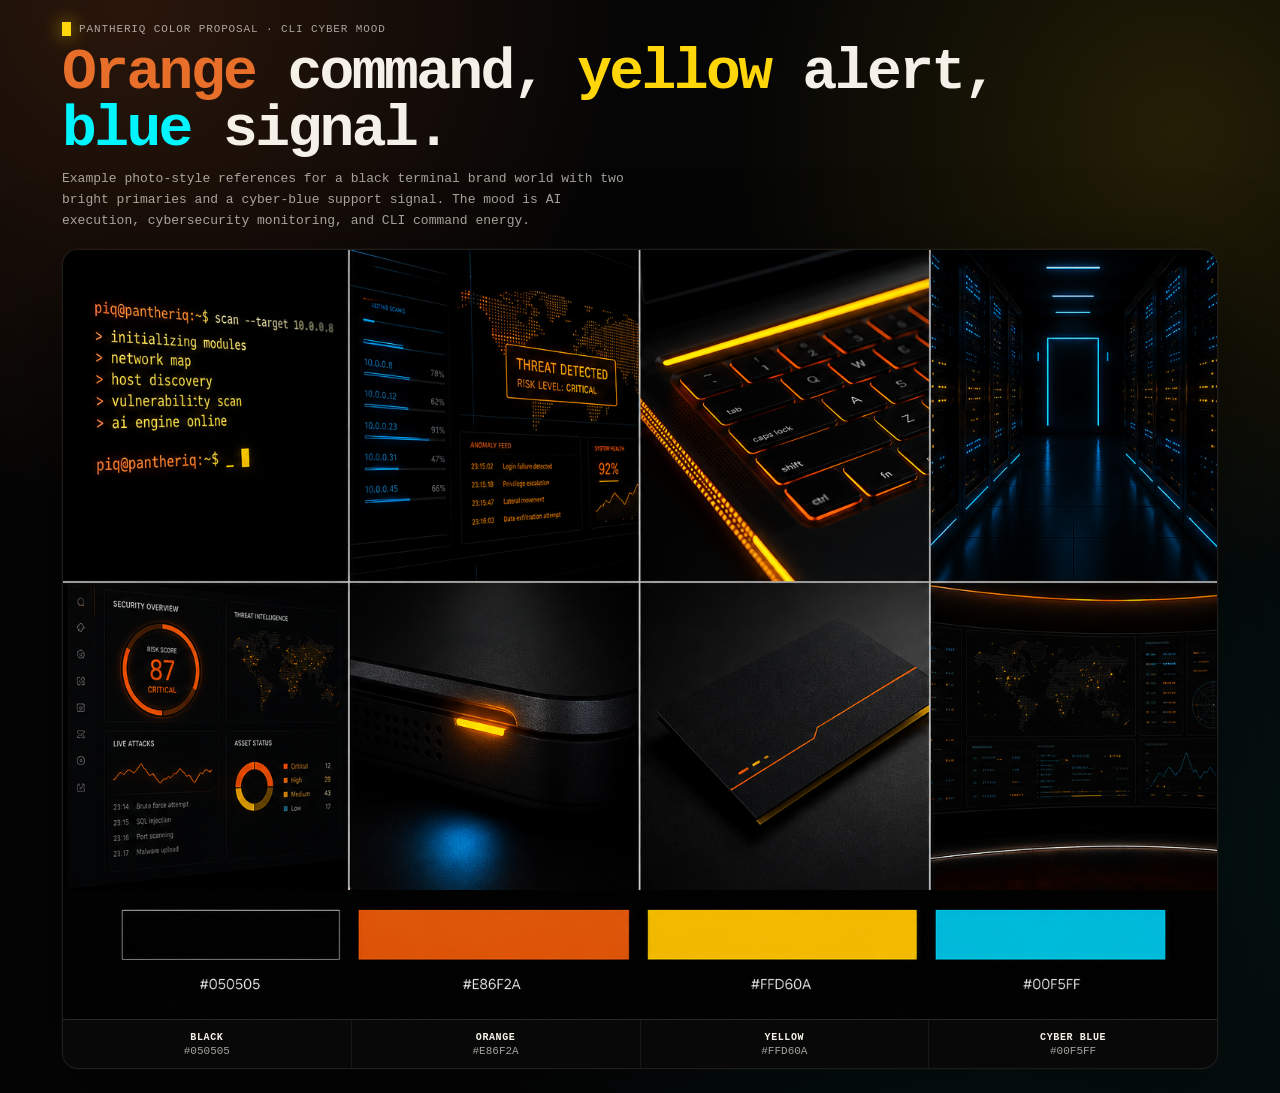
==== color-proposals/index.html @ 8a865702 "share: publish color moodboard" ====
<!doctype html>
<html lang="en">
  <head>
    <meta charset="utf-8" />
    <meta name="viewport" content="width=device-width, initial-scale=1, viewport-fit=cover" />
    <meta name="robots" content="noindex, nofollow" />
    <title>PantherIQ Color Moodboard</title>
    <style>
      :root {
        color-scheme: dark;
        --black: #050505;
        --panel: #0a0a0a;
        --text: #f5f1e8;
        --muted: rgba(245, 241, 232, 0.66);
        --orange: #e86f2a;
        --yellow: #ffd60a;
        --blue: #00f5ff;
      }

      * {
        box-sizing: border-box;
      }

      body {
        margin: 0;
        min-height: 100svh;
        background:
          radial-gradient(circle at 10% 0%, rgba(232, 111, 42, 0.16), transparent 32rem),
          radial-gradient(circle at 92% 12%, rgba(255, 214, 10, 0.12), transparent 28rem),
          radial-gradient(circle at 78% 78%, rgba(0, 245, 255, 0.09), transparent 34rem),
          var(--black);
        color: var(--text);
        font-family:
          ui-monospace,
          SFMono-Regular,
          Menlo,
          Monaco,
          Consolas,
          "Liberation Mono",
          monospace;
      }

      main {
        width: min(1180px, 100%);
        margin: 0 auto;
        padding: max(22px, env(safe-area-inset-top)) 12px max(24px, env(safe-area-inset-bottom));
      }

      header {
        display: grid;
        gap: 9px;
        margin-bottom: 16px;
      }

      .eyebrow {
        display: flex;
        flex-wrap: wrap;
        gap: 8px;
        align-items: center;
        color: var(--muted);
        font-size: 11px;
        letter-spacing: 0.08em;
        text-transform: uppercase;
      }

      .cursor {
        width: 9px;
        height: 14px;
        background: var(--yellow);
        box-shadow: 0 0 18px rgba(255, 214, 10, 0.74);
      }

      h1 {
        margin: 0;
        max-width: 940px;
        font-size: clamp(24px, 8vw, 58px);
        line-height: 0.98;
        letter-spacing: -0.045em;
      }

      p {
        max-width: 74ch;
        margin: 0;
        color: var(--muted);
        font-size: 13px;
        line-height: 1.62;
      }

      .orange {
        color: var(--orange);
      }

      .yellow {
        color: var(--yellow);
      }

      .blue {
        color: var(--blue);
      }

      .frame {
        overflow: hidden;
        margin-top: 18px;
        border: 1px solid rgba(255, 255, 255, 0.08);
        border-radius: 16px;
        background: var(--panel);
        box-shadow:
          0 26px 90px rgba(0, 0, 0, 0.52),
          0 0 0 1px rgba(232, 111, 42, 0.05);
      }

      img {
        display: block;
        width: 100%;
        height: auto;
      }

      .swatches {
        display: grid;
        grid-template-columns: repeat(4, minmax(0, 1fr));
        gap: 1px;
        background: rgba(255, 255, 255, 0.06);
        border-top: 1px solid rgba(255, 255, 255, 0.08);
      }

      .swatch {
        min-height: 48px;
        display: grid;
        gap: 2px;
        align-content: center;
        justify-items: center;
        background: #080808;
        font-size: 11px;
        text-align: center;
      }

      .swatch strong {
        color: var(--text);
        font-size: 10px;
        letter-spacing: 0.06em;
        text-transform: uppercase;
      }

      .swatch span {
        color: var(--muted);
      }

      @media (max-width: 680px) {
        .swatches {
          grid-template-columns: repeat(2, minmax(0, 1fr));
        }
      }
    </style>
  </head>
  <body>
    <main>
      <header>
        <div class="eyebrow"><span class="cursor"></span> PantherIQ color proposal · CLI cyber mood</div>
        <h1><span class="orange">Orange</span> command, <span class="yellow">yellow</span> alert, <span class="blue">blue</span> signal.</h1>
        <p>
          Example photo-style references for a black terminal brand world with two bright primaries and a cyber-blue
          support signal. The mood is AI execution, cybersecurity monitoring, and CLI command energy.
        </p>
      </header>

      <section class="frame" aria-label="PantherIQ color moodboard">
        <img
          src="./pantheriq-color-moodboard.png"
          alt="PantherIQ color moodboard with black terminal surfaces, orange command accents, yellow alert highlights, and cyber-blue signal details"
        />
        <div class="swatches" aria-hidden="true">
          <div class="swatch"><strong>Black</strong><span>#050505</span></div>
          <div class="swatch"><strong class="orange">Orange</strong><span>#E86F2A</span></div>
          <div class="swatch"><strong class="yellow">Yellow</strong><span>#FFD60A</span></div>
          <div class="swatch"><strong class="blue">Cyber Blue</strong><span>#00F5FF</span></div>
        </div>
      </section>
    </main>
  </body>
</html>
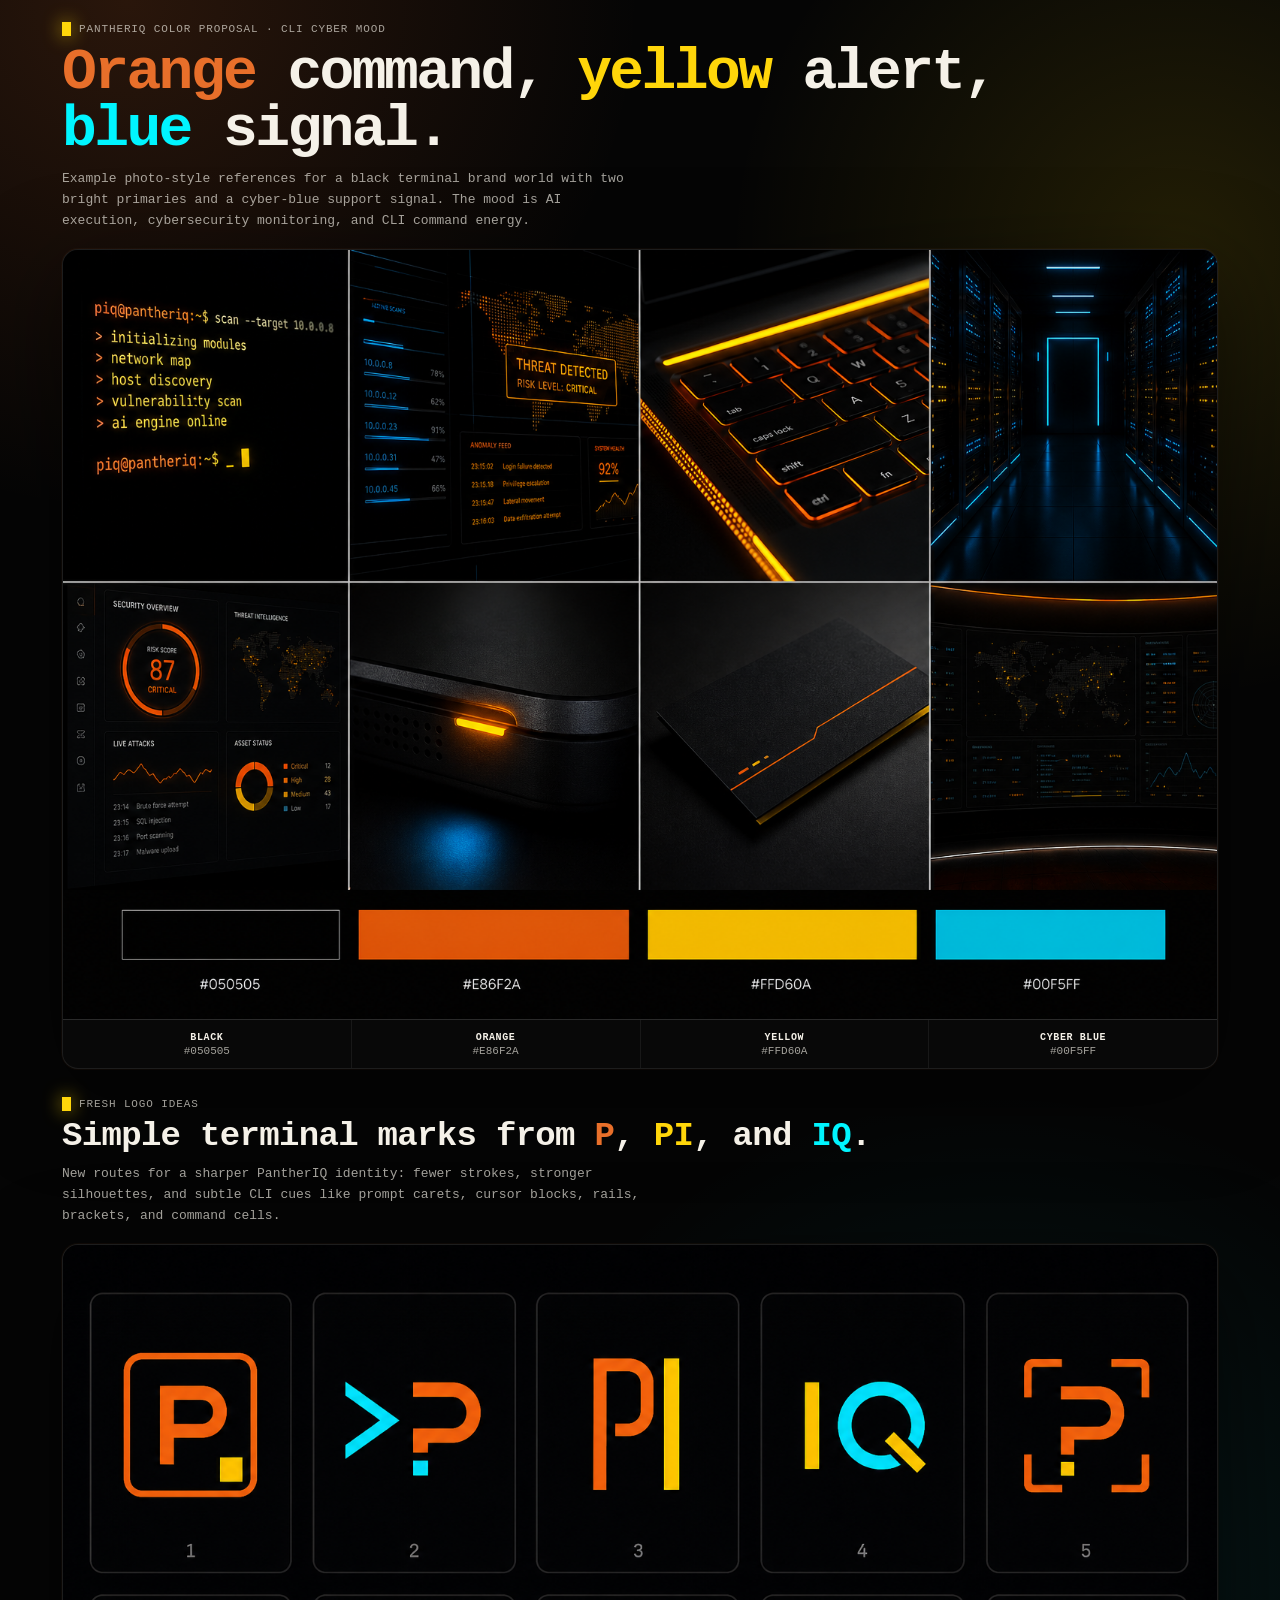
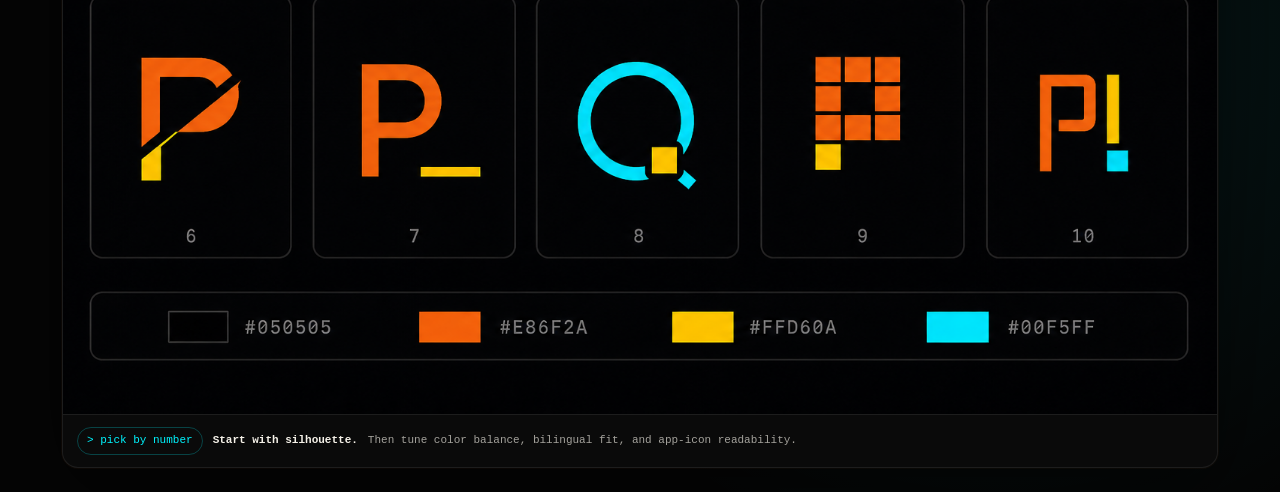
==== commit 8160d16c: "share: add fresh logo ideas to color board" ====
--- a/color-proposals/index.html
+++ b/color-proposals/index.html
@@ -4,7 +4,7 @@
     <meta charset="utf-8" />
     <meta name="viewport" content="width=device-width, initial-scale=1, viewport-fit=cover" />
     <meta name="robots" content="noindex, nofollow" />
-    <title>PantherIQ Color Moodboard</title>
+    <title>PantherIQ Color And Logo Ideas</title>
     <style>
       :root {
         color-scheme: dark;
@@ -86,6 +86,13 @@
         line-height: 1.62;
       }
 
+      h2 {
+        margin: 0;
+        font-size: clamp(18px, 5vw, 34px);
+        line-height: 1.05;
+        letter-spacing: -0.02em;
+      }
+
       .orange {
         color: var(--orange);
       }
@@ -107,6 +114,39 @@
         box-shadow:
           0 26px 90px rgba(0, 0, 0, 0.52),
           0 0 0 1px rgba(232, 111, 42, 0.05);
+      }
+
+      .section-head {
+        display: grid;
+        gap: 8px;
+        margin-top: 28px;
+      }
+
+      .note {
+        display: flex;
+        flex-wrap: wrap;
+        gap: 10px;
+        align-items: center;
+        padding: 12px 14px;
+        border-top: 1px solid rgba(255, 255, 255, 0.08);
+        color: var(--muted);
+        font-size: 11px;
+        line-height: 1.45;
+      }
+
+      .note strong {
+        color: var(--text);
+      }
+
+      .terminal-pill {
+        display: inline-flex;
+        align-items: center;
+        gap: 7px;
+        min-height: 26px;
+        padding: 5px 9px;
+        border: 1px solid rgba(0, 245, 255, 0.24);
+        border-radius: 999px;
+        color: var(--blue);
       }
 
       img {
@@ -175,6 +215,27 @@
           <div class="swatch"><strong class="blue">Cyber Blue</strong><span>#00F5FF</span></div>
         </div>
       </section>
+
+      <section class="section-head" aria-labelledby="logo-ideas-title">
+        <div class="eyebrow"><span class="cursor"></span> Fresh logo ideas</div>
+        <h2 id="logo-ideas-title">Simple terminal marks from <span class="orange">P</span>, <span class="yellow">PI</span>, and <span class="blue">IQ</span>.</h2>
+        <p>
+          New routes for a sharper PantherIQ identity: fewer strokes, stronger silhouettes, and subtle CLI cues like
+          prompt carets, cursor blocks, rails, brackets, and command cells.
+        </p>
+      </section>
+
+      <section class="frame" aria-label="Fresh PantherIQ CLI logo ideas">
+        <img
+          src="./pantheriq-logo-ideas.png"
+          alt="Ten fresh PantherIQ CLI logo ideas using P, PI, IQ, Q, terminal prompts, cursor blocks, orange, yellow, and cyber blue"
+        />
+        <div class="note" aria-hidden="true">
+          <span class="terminal-pill">&gt; pick by number</span>
+          <strong>Start with silhouette.</strong>
+          <span>Then tune color balance, bilingual fit, and app-icon readability.</span>
+        </div>
+      </section>
     </main>
   </body>
 </html>
